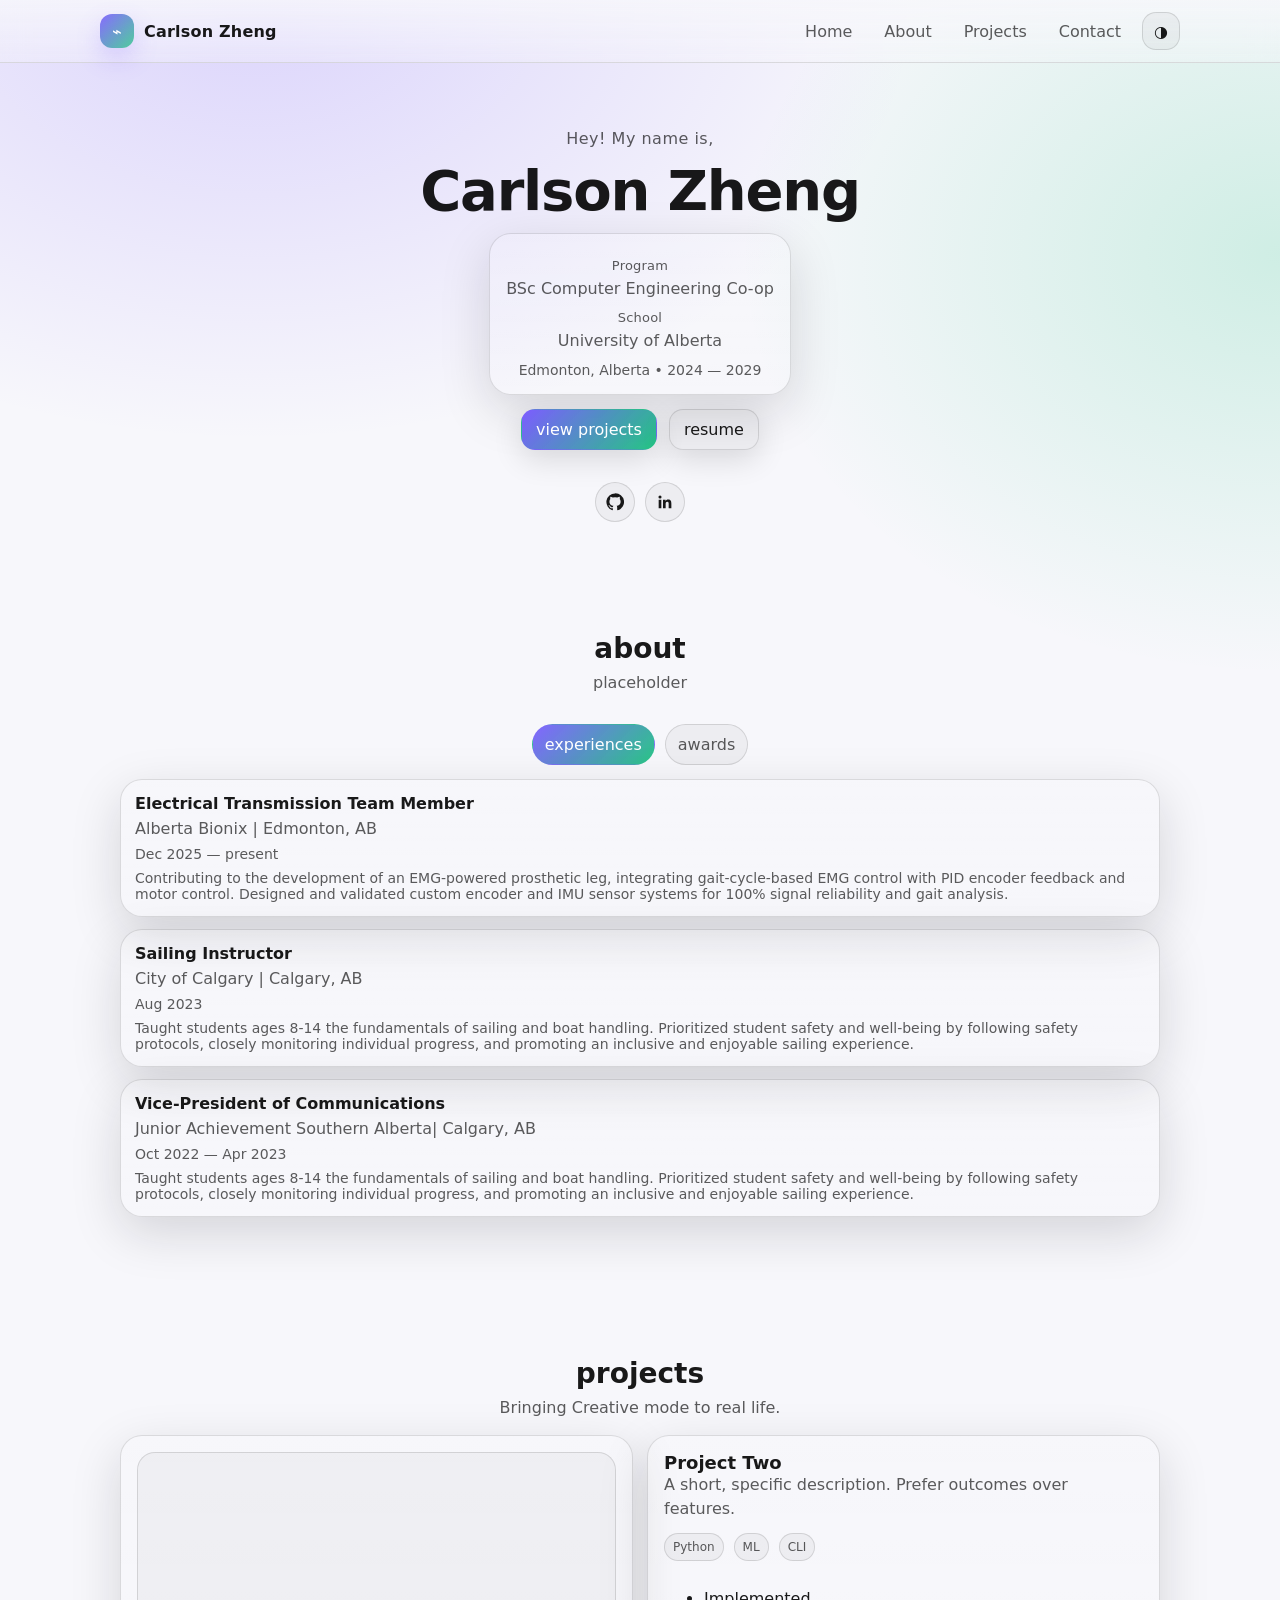
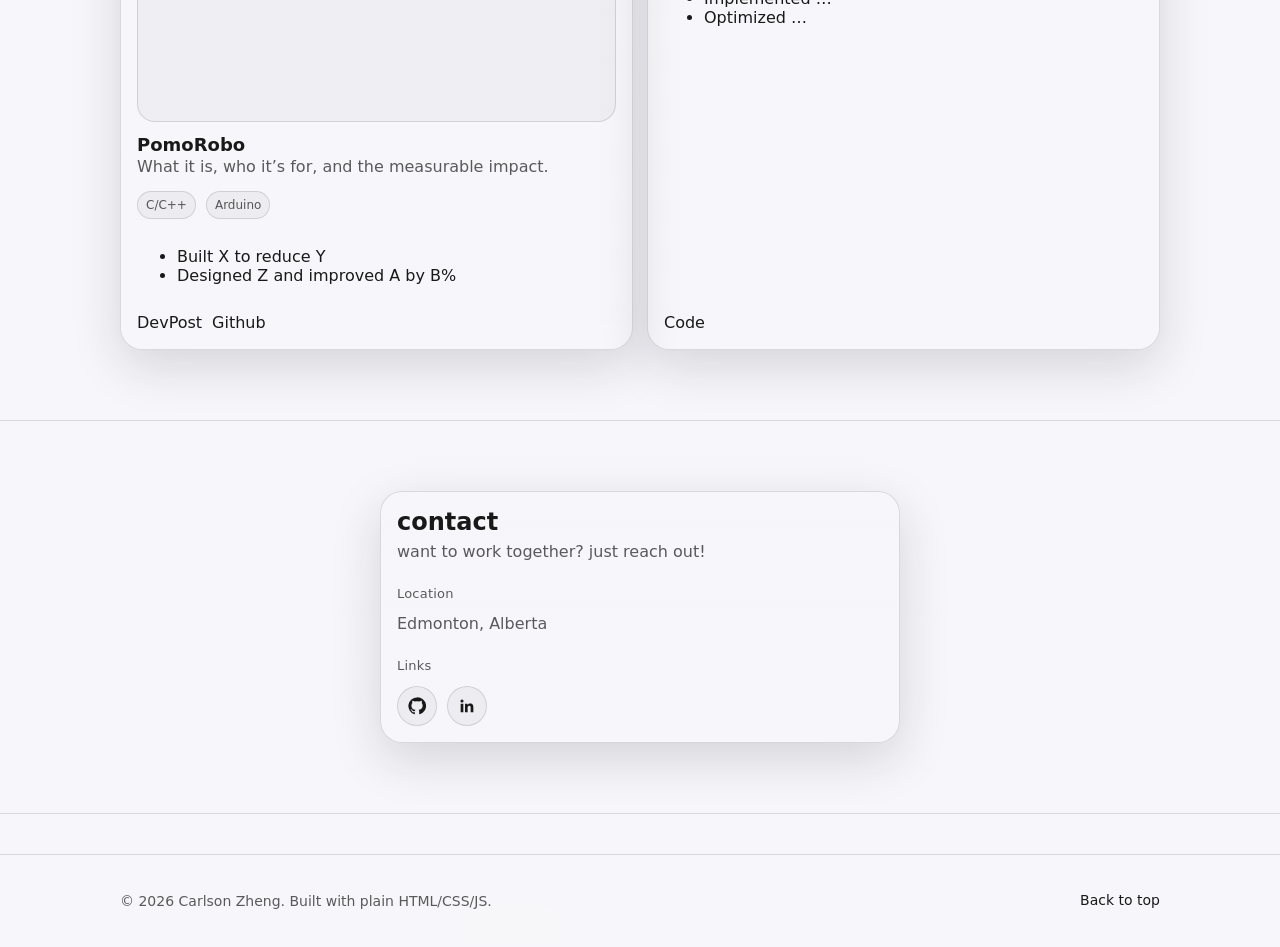
==== index.html @ 03e18d4a "Add portfolio site Made-with: Cursor" ====
<!doctype html>
    <html lang="en" data-theme="light">
  <head>
    <meta charset="UTF-8" />
    <meta name="viewport" content="width=device-width, initial-scale=1.0" />
    <meta name="description" content="Personal portfolio: projects, experience, and about." />
    <title>Portfolio</title>
    <link rel="icon" href="./assets/favicon.svg" type="image/svg+xml" />
    <link rel="stylesheet" href="./styles.css" />
  </head>
  <body>
    <a class="skip-link" href="#main">Skip to content</a>

    <header class="site-header">
      <div class="container header-inner">
        <a class="brand" href="./">
          <span class="brand-mark" aria-hidden="true">⌁</span>
          <span class="brand-text" id="brandName">Your Name</span>
        </a>

        <nav class="nav" aria-label="Primary">
          <a class="nav-link" href="#home">Home</a>
          <a class="nav-link" href="#about">About</a>
          <a class="nav-link" href="#projects">Projects</a>
          <a class="nav-link" href="#contact">Contact</a>
          <button id="themeToggle" class="icon-button" type="button" aria-label="Toggle theme">
            <span aria-hidden="true" id="themeIcon">◐</span>
          </button>
        </nav>
      </div>
    </header>

    <main id="main" class="site-main">
      <section id="home" class="hero hero-minimal">
        <div class="container">
          <p class="kicker" id="heroKicker">portfolio</p>
          <h1 class="hero-name" id="heroName">your name</h1>
          
          <section class="card edu-box" aria-label="Education">
            <h2 class="mini-title" style="margin-bottom:8px"></h2>
            <div class="stack">
              <div>
                <p class="label" style="margin:0 0 6px 0">Program</p>
                <p class="muted" id="eduProgram" style="margin:0">—</p>
              </div>
              <div>
                <p class="label" style="margin:0 0 6px 0">School</p>
                <p class="muted" id="eduSchool" style="margin:0">—</p>
              </div>
              <div class="stack" style="gap:6px">
                <p class="muted small" id="eduMeta" style="margin:0">—</p>
              </div>
            </div>
          </section>

          <div class="hero-actions">
            <a class="button primary" href="#projects">view projects</a>
            <a class="button" id="resumeButton" href="./resume.html">resume</a>
          </div>

          <div class="hero-links" id="heroLinks" aria-label="Social links"></div>
        </div>
      </section>

      <section id="about" class="section">
        <div class="container">
          <div class="section-head">
            <h2>about</h2>
            <p class="muted" id="aboutSubtitle"></p>
          </div>

          <section class="mini-block" aria-label="About me">
            <p class="mini-text" id="aboutMeText"></p>
          </section>

          <div class="tabs" role="tablist" aria-label="About tabs">
            <button class="tab is-active" type="button" role="tab" aria-selected="true" aria-controls="tabExp" id="tabExpBtn">
              experiences
            </button>
            <button class="tab" type="button" role="tab" aria-selected="false" aria-controls="tabAwards" id="tabAwardsBtn">
              awards
            </button>
          </div>

          <div class="tab-panels">
            <div class="tab-panel" role="tabpanel" id="tabAwards" aria-labelledby="tabAwardsBtn">
              <div class="stack" id="awardsList"></div>
            </div>
            <div class="tab-panel is-active" role="tabpanel" id="tabExp" aria-labelledby="tabExpBtn">
              <div class="stack" id="expList"></div>
            </div>
          </div>
        </div>
      </section>

      <section id="projects" class="section">
        <div class="container">
          <div class="section-head">
            <h2>projects</h2>
            <p class="muted">Bringing Creative mode to real life.</p>
          </div>
          <div class="grid" id="projectsGrid" aria-live="polite">Bringing Creative mode to real life.</div>
        </div>
      </section>

      <section id="contact" class="section alt">
        <div class="container">
          <div class="card contact-compact">
            <div class="stack">
              <div class="contact-compact-top">
                <h2 style="margin:0">contact</h2>
                <p class="muted" style="margin:0">want to work together? just reach out!</p>
              </div>
              <div>
                <p class="label">Location</p>
                <p id="locationText" class="muted" style="margin:0">Your City</p>
              </div>
              <div>
                <p class="label">Links</p>
                <div id="contactLinks" class="contact-links"></div>
              </div>
            </div>
          </div>
        </div>
      </section>
    </main>

    <footer class="site-footer">
      <div class="container footer-inner">
        <p class="muted small">
          © <span id="year"></span> <span id="footerName">Your Name</span>. Built with plain HTML/CSS/JS.
        </p>
        <a class="muted small link" href="#main">Back to top</a>
      </div>
    </footer>

    <dialog class="modal" id="projectModal" aria-label="Project details">
      <div class="modal-inner">
        <button class="modal-close" id="modalClose" type="button" aria-label="Close">×</button>
        <div class="stack">
          <h3 id="modalTitle" style="margin:0">Project</h3>
          <p id="modalDesc" class="muted" style="margin:0"></p>
          <div id="modalTags" class="chip-row"></div>
          <div id="modalHighlights" class="muted"></div>
          <div id="modalLinks" class="contact-links"></div>
        </div>
      </div>
    </dialog>

    <script src="./app.js?v=3" type="module"></script>
  </body>
</html>
---- styles.css ----
:root{
  --bg: #0b1220;
  --panel: rgba(255,255,255,.06);
  --panel2: rgba(255,255,255,.08);
  --text: rgba(255,255,255,.92);
  --muted: rgba(255,255,255,.70);
  --border: rgba(255,255,255,.12);
  --shadow: 0 16px 50px rgba(0,0,0,.40);
  --accent: #7c5cff;
  --accent2: #19c37d;
  --ring: rgba(124,92,255,.35);
  --max: 1080px;
  --radius: 16px;
  --radius2: 22px;
  --font: ui-sans-serif, system-ui, -apple-system, Segoe UI, Roboto, Helvetica, Arial, "Apple Color Emoji","Segoe UI Emoji";
}

:root[data-theme="light"]{
  --bg: #f7f7fb;
  --panel: rgba(0,0,0,.04);
  --panel2: rgba(0,0,0,.06);
  --text: rgba(0,0,0,.90);
  --muted: rgba(0,0,0,.64);
  --border: rgba(0,0,0,.12);
  --shadow: 0 16px 50px rgba(20,20,30,.15);
  --accent: #5b3fff;
  --accent2: #960cd1;
  --ring: rgba(91,63,255,.25);
}

*{box-sizing:border-box}
html{scroll-behavior:smooth}
body{
  margin:0;
  font-family:var(--font);
  color:var(--text);
  background:
    radial-gradient(1200px 800px at 20% 0%, rgba(124,92,255,.22), transparent 55%),
    radial-gradient(900px 700px at 100% 10%, rgba(25,195,125,.18), transparent 60%),
    radial-gradient(900px 700px at 40% 100%, rgba(255,255,255,.07), transparent 60%),
    var(--bg);
}

a{color:inherit}
img{max-width:100%;display:block}
button, input, textarea{font:inherit}
code{font-family: ui-monospace, SFMono-Regular, Menlo, Monaco, Consolas, "Liberation Mono","Courier New", monospace}

.container{max-width:var(--max);margin:0 auto;padding:0 20px}
.muted{color:var(--muted)}
.small{font-size:14px}
.spacer{height:14px}
.stack{display:grid;gap:12px}

.skip-link{
  position:absolute;left:-999px;top:10px;
  padding:10px 12px;border-radius:12px;
  background:var(--panel2);border:1px solid var(--border);
}
.skip-link:focus{left:10px;outline:3px solid var(--ring)}

.site-header{
  position:sticky;top:0;z-index:50;
  backdrop-filter: blur(14px);
  background: linear-gradient(to bottom, rgba(10,15,25,.78), rgba(10,15,25,.30));
  border-bottom:1px solid var(--border);
}
:root[data-theme="light"] .site-header{
  background: linear-gradient(to bottom, rgba(247,247,251,.85), rgba(247,247,251,.35));
}
.header-inner{
  display:flex;align-items:center;justify-content:space-between;
  gap:18px;padding:12px 0;
}

.brand{display:flex;align-items:center;gap:10px;text-decoration:none}
.brand-mark{
  display:inline-grid;place-items:center;
  width:34px;height:34px;border-radius:12px;
  background:linear-gradient(135deg, rgba(124,92,255,.9), rgba(25,195,125,.75));
  color:white;font-weight:900;
  box-shadow:0 10px 24px rgba(124,92,255,.22);
}
.brand-text{font-weight:700;letter-spacing:.2px}

.nav{display:flex;align-items:center;gap:10px;flex-wrap:wrap;justify-content:flex-end}
.nav{justify-content:center}
.nav-link{
  text-decoration:none;
  padding:8px 10px;border-radius:12px;
  color:var(--muted);
  border:1px solid transparent;
}
.nav-link:hover{color:var(--text);background:var(--panel);border-color:var(--border)}
.icon-button{
  height:38px;width:38px;border-radius:14px;
  display:grid;place-items:center;
  border:1px solid var(--border);
  background:var(--panel);
  color:var(--text);
  cursor:pointer;
}
.icon-button:hover{background:var(--panel2)}
.icon-button:focus-visible{outline:3px solid var(--ring);outline-offset:2px}

.site-main{padding-bottom:40px}
.section{padding:70px 0}
.section.alt{
  border-top:1px solid var(--border);
  border-bottom:1px solid var(--border);
  background:linear-gradient(to bottom, rgba(255,255,255,.02), rgba(255,255,255,.00));
}
.section-head{
  display:flex;
  flex-direction:column;
  align-items:center;
  justify-content:center;
  gap:8px;
  margin-bottom:18px;
  text-align:center;
}
.section-head h2{margin:0;font-size:28px}
.section-head p{margin:0}

.hero{padding:66px 0 40px}
.hero-minimal .container{
  display:grid;
  gap:14px;
  justify-items:center;
  text-align:center;
}
.kicker{
  margin:0;
  color:var(--muted);
  letter-spacing:.5px;
}
.hero-name{
  margin:0;
  font-size:56px;
  line-height:1.02;
  letter-spacing:-1.2px;
}
.mini-block{display:grid;gap:8px;max-width:70ch}
.mini-block{justify-items:center;text-align:center}
.mini-title{
  margin:0;
  font-size:18px;
  font-weight:800;
}
.mini-text{margin:0;color:var(--muted);line-height:1.7}
.hero-grid{
  display:grid;
  grid-template-columns: 1.2fr .8fr;
  gap:26px;
  align-items:start;
}
.eyebrow{
  display:inline-flex;align-items:center;gap:8px;
  padding:6px 10px;border-radius:999px;
  background:var(--panel);
  border:1px solid var(--border);
  color:var(--muted);
  margin:0 0 14px 0;
}
.eyebrow::before{
  content:"";
  width:9px;height:9px;border-radius:999px;
  background:var(--accent2);
  box-shadow: 0 0 0 4px rgba(25,195,125,.18);
}
.hero-title{margin:0 0 10px 0;font-size:48px;line-height:1.05;letter-spacing:-.8px}
.hero-subtitle{margin:0 0 18px 0;color:var(--muted);font-size:18px;line-height:1.5}

.hero-actions{display:flex;gap:12px;flex-wrap:wrap;justify-content:center}
.button{
  display:inline-flex;align-items:center;justify-content:center;
  padding:10px 14px;border-radius:14px;
  text-decoration:none;
  border:1px solid var(--border);
  background:var(--panel);
  color:var(--text);
  box-shadow: 0 10px 30px rgba(0,0,0,.12);
}
.button:hover{background:var(--panel2)}
.button.primary{
  border-color: transparent;
  background: linear-gradient(135deg, rgba(124,92,255,1), rgba(25,195,125,.95));
  color:white;
}
.button.primary:hover{filter:saturate(1.05) brightness(1.02)}
.button:focus-visible{outline:3px solid var(--ring);outline-offset:2px}

.hero-links{margin-top:18px;display:flex;gap:10px;flex-wrap:wrap;justify-content:center}
.pill{
  display:inline-flex;align-items:center;gap:8px;
  padding:8px 10px;border-radius:999px;
  background:var(--panel);
  border:1px solid var(--border);
  text-decoration:none;
  color:var(--muted);
}
.pill:hover{color:var(--text);background:var(--panel2)}
.pill-icon{
  width:40px;
  height:40px;
  padding:0;
  justify-content:center;
  color:var(--text);
}
.pill-icon svg{display:block}

.hero-card{
  border-radius:var(--radius2);
  background:linear-gradient(180deg, rgba(255,255,255,.08), rgba(255,255,255,.04));
  border:1px solid var(--border);
  box-shadow: var(--shadow);
  padding:16px;
  position:sticky;
  top:78px;
}
.hero-card-top{display:flex;gap:12px;align-items:center;margin-bottom:12px}
.avatar{
  width:54px;height:54px;border-radius:18px;
  background: radial-gradient(circle at 20% 20%, rgba(255,255,255,.14), transparent 55%),
              linear-gradient(135deg, rgba(124,92,255,.9), rgba(25,195,125,.7));
  display:grid;place-items:center;color:white;font-weight:800;
  box-shadow:0 12px 28px rgba(124,92,255,.18);
}
.avatar-initials{letter-spacing:.8px}
.card-title{margin:0;font-weight:800}
.card-subtitle{margin:2px 0 0 0;color:var(--muted);font-size:14px}

.facts{margin:0;display:grid;gap:10px}
.facts .fact{
  display:flex;justify-content:space-between;gap:10px;
  padding:10px 12px;border-radius:14px;
  background:var(--panel);
  border:1px solid var(--border);
}
.facts dt{margin:0;color:var(--muted)}
.facts dd{margin:0;font-weight:600}

.grid{
  display:grid;
  grid-template-columns: repeat(12, 1fr);
  gap:14px;
}
.card{
  border-radius:var(--radius2);
  background:linear-gradient(180deg, rgba(255,255,255,.08), rgba(255,255,255,.04));
  border:1px solid var(--border);
  box-shadow: var(--shadow);
  padding:16px;
}
.project{
  grid-column: span 6;
  display:flex;flex-direction:column;gap:12px;
}
.project{cursor:pointer;transition:transform .12s ease}
.project:hover{transform:translateY(-1px)}
.project:focus-within{outline:3px solid var(--ring);outline-offset:2px}
.project-video{
  width:100%;
  aspect-ratio: 16 / 9;
  border-radius:18px;
  border:1px solid var(--border);
  background: rgba(255,255,255,.03);
  object-fit: cover;
}
:root[data-theme="light"] .project-video{background: rgba(0,0,0,.03)}
.project h3{margin:0;font-size:18px}
.project p{margin:0;color:var(--muted);line-height:1.5}
.project .meta{display:flex;gap:10px;flex-wrap:wrap;align-items:center}
.tag{
  font-size:12px;
  padding:6px 8px;border-radius:999px;
  background:var(--panel);
  border:1px solid var(--border);
  color:var(--muted);
}
.project .links{display:flex;gap:10px;flex-wrap:wrap;margin-top:auto}
.link{
  color:var(--text);
  text-decoration:none;
  border-bottom:1px solid transparent;
}
.link:hover{border-bottom-color:var(--border)}

.timeline{display:grid;gap:14px}
.role{display:grid;gap:8px}
.role-top{
  display:flex;justify-content:space-between;gap:12px;flex-wrap:wrap;align-items:baseline
}
.role-title{margin:0;font-weight:800}
.role-org{margin:0;color:var(--muted)}
.role-dates{color:var(--muted);font-size:14px}
.role ul{margin:0;padding-left:18px;color:var(--muted);line-height:1.6}

.about-grid{
  display:grid;
  grid-template-columns: 1.2fr .8fr;
  gap:16px;
  align-items:start;
}
.prose{
  border-radius:var(--radius2);
  padding:16px;
  border:1px solid var(--border);
  background:var(--panel);
  line-height:1.7;
  color:var(--muted);
}
.prose p{margin:0 0 12px 0}
.prose p:last-child{margin-bottom:0}
.card-heading{margin:0 0 10px 0;font-size:14px;color:var(--muted);letter-spacing:.4px;text-transform:uppercase}
.chip-row{display:flex;gap:8px;flex-wrap:wrap}
.chip{
  padding:7px 10px;border-radius:999px;
  border:1px solid var(--border);
  background:var(--panel);
  color:var(--muted);
  font-size:13px;
}

.contact-grid{
  display:grid;
  grid-template-columns: .9fr 1.1fr;
  gap:14px;
  align-items:start;
}
.contact-card .label{margin:0 0 6px 0}
.label{font-size:13px;color:var(--muted);letter-spacing:.2px}
.contact-links{display:flex;gap:10px;flex-wrap:wrap}

.contact-compact{
  max-width: 520px;
  margin: 0 auto;
  padding: 16px;
}
.contact-compact-top{display:grid;gap:6px}

textarea{
  width:100%;
  padding:12px 12px;
  border-radius:14px;
  border:1px solid var(--border);
  background: rgba(255,255,255,.04);
  color: var(--text);
  resize: vertical;
  min-height: 120px;
}
:root[data-theme="light"] textarea{background: rgba(0,0,0,.03)}
textarea:focus{outline:3px solid var(--ring);outline-offset:2px}
.form-row{display:grid;gap:8px}

.site-footer{
  border-top:1px solid var(--border);
  padding:24px 0;
  background: linear-gradient(to top, rgba(255,255,255,.02), rgba(255,255,255,0));
}
.footer-inner{display:flex;justify-content:space-between;gap:16px;flex-wrap:wrap;align-items:center}

.tabs{display:flex;gap:10px;flex-wrap:wrap;margin:14px 0}
.tabs{justify-content:center}
.tab{
  border:1px solid var(--border);
  background:var(--panel);
  color:var(--muted);
  padding:10px 12px;
  border-radius:999px;
  cursor:pointer;
}
.tab:hover{background:var(--panel2);color:var(--text)}
.tab.is-active{
  background: linear-gradient(135deg, rgba(124,92,255,.95), rgba(25,195,125,.92));
  border-color: transparent;
  color:white;
}
.tab-panels{margin-top:10px}
.tab-panel{display:none}
.tab-panel.is-active{display:block}

.item{
  padding:14px 14px;
  border-radius:var(--radius2);
  border:1px solid var(--border);
  background:linear-gradient(180deg, rgba(255,255,255,.08), rgba(255,255,255,.04));
  box-shadow: var(--shadow);
}
.item h3{margin:0 0 6px 0;font-size:16px}
.item .sub{margin:0;color:var(--muted)}
.item .meta-line{margin:8px 0 0 0;color:var(--muted);font-size:14px}

.modal{
  border:0;
  padding:0;
  background:transparent;
}
.modal::backdrop{background:rgba(0,0,0,.55)}
.modal-inner{
  margin: 10vh auto;
  width: min(740px, calc(100vw - 30px));
  border-radius: 22px;
  border:1px solid var(--border);
  background: linear-gradient(180deg, rgba(20,25,35,.96), rgba(12,16,24,.96));
  box-shadow: var(--shadow);
  padding:16px;
  position:relative;
}
:root[data-theme="light"] .modal-inner{
  background: linear-gradient(180deg, rgba(255,255,255,.98), rgba(247,247,251,.98));
}
.modal-close{
  position:absolute;
  top:10px;right:10px;
  height:38px;width:38px;border-radius:14px;
  display:grid;place-items:center;
  border:1px solid var(--border);
  background:var(--panel);
  color:var(--text);
  cursor:pointer;
  z-index: 10;
  pointer-events: auto;
}
.modal-close:hover{background:var(--panel2)}
.modal-video{
  width:100%;
  aspect-ratio: 16 / 9;
  border-radius:18px;
  border:1px solid var(--border);
  background: rgba(255,255,255,.03);
  object-fit: cover;
}
:root[data-theme="light"] .modal-video{background: rgba(0,0,0,.03)}

@media (max-width: 920px){
  .hero-grid{grid-template-columns: 1fr}
  .hero-card{position:relative;top:0}
  .hero-title{font-size:40px}
  .hero-name{font-size:44px}
  .project{grid-column: span 12}
  .about-grid{grid-template-columns: 1fr}
  .contact-grid{grid-template-columns: 1fr}
}
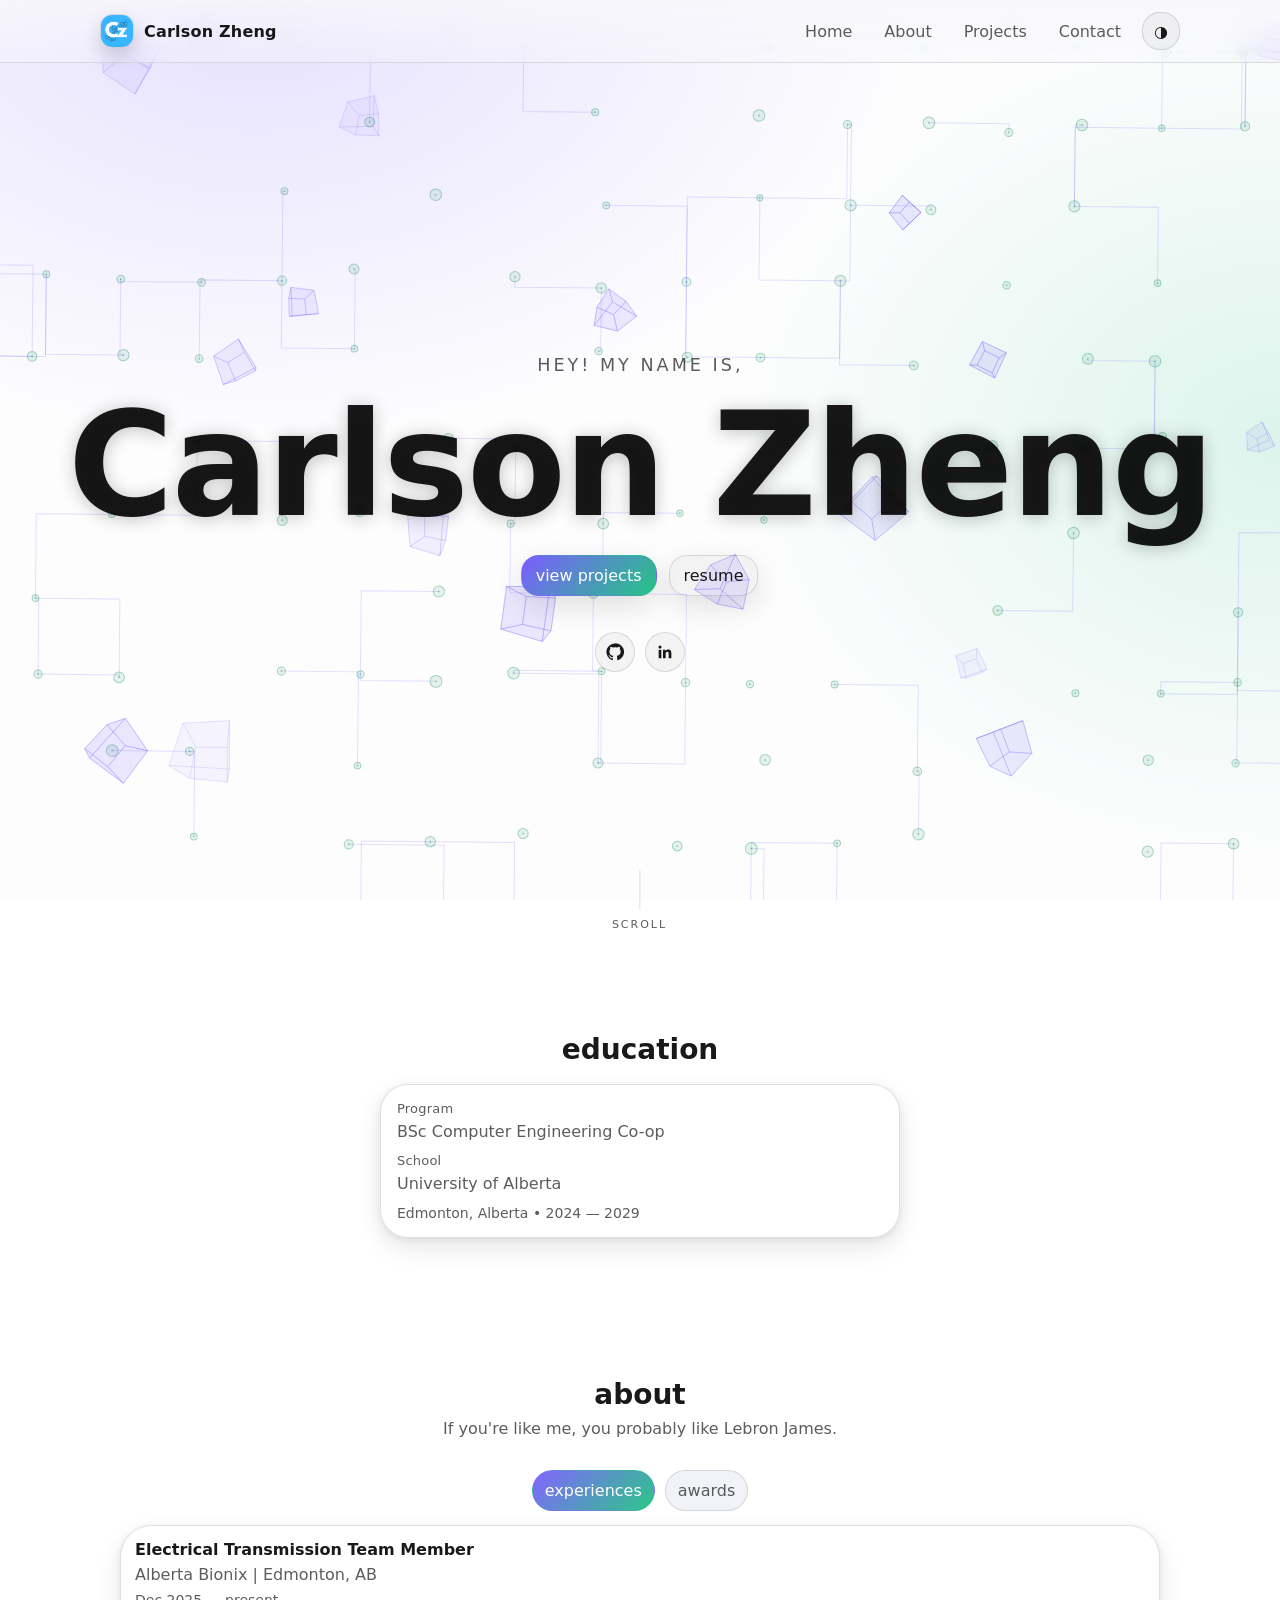
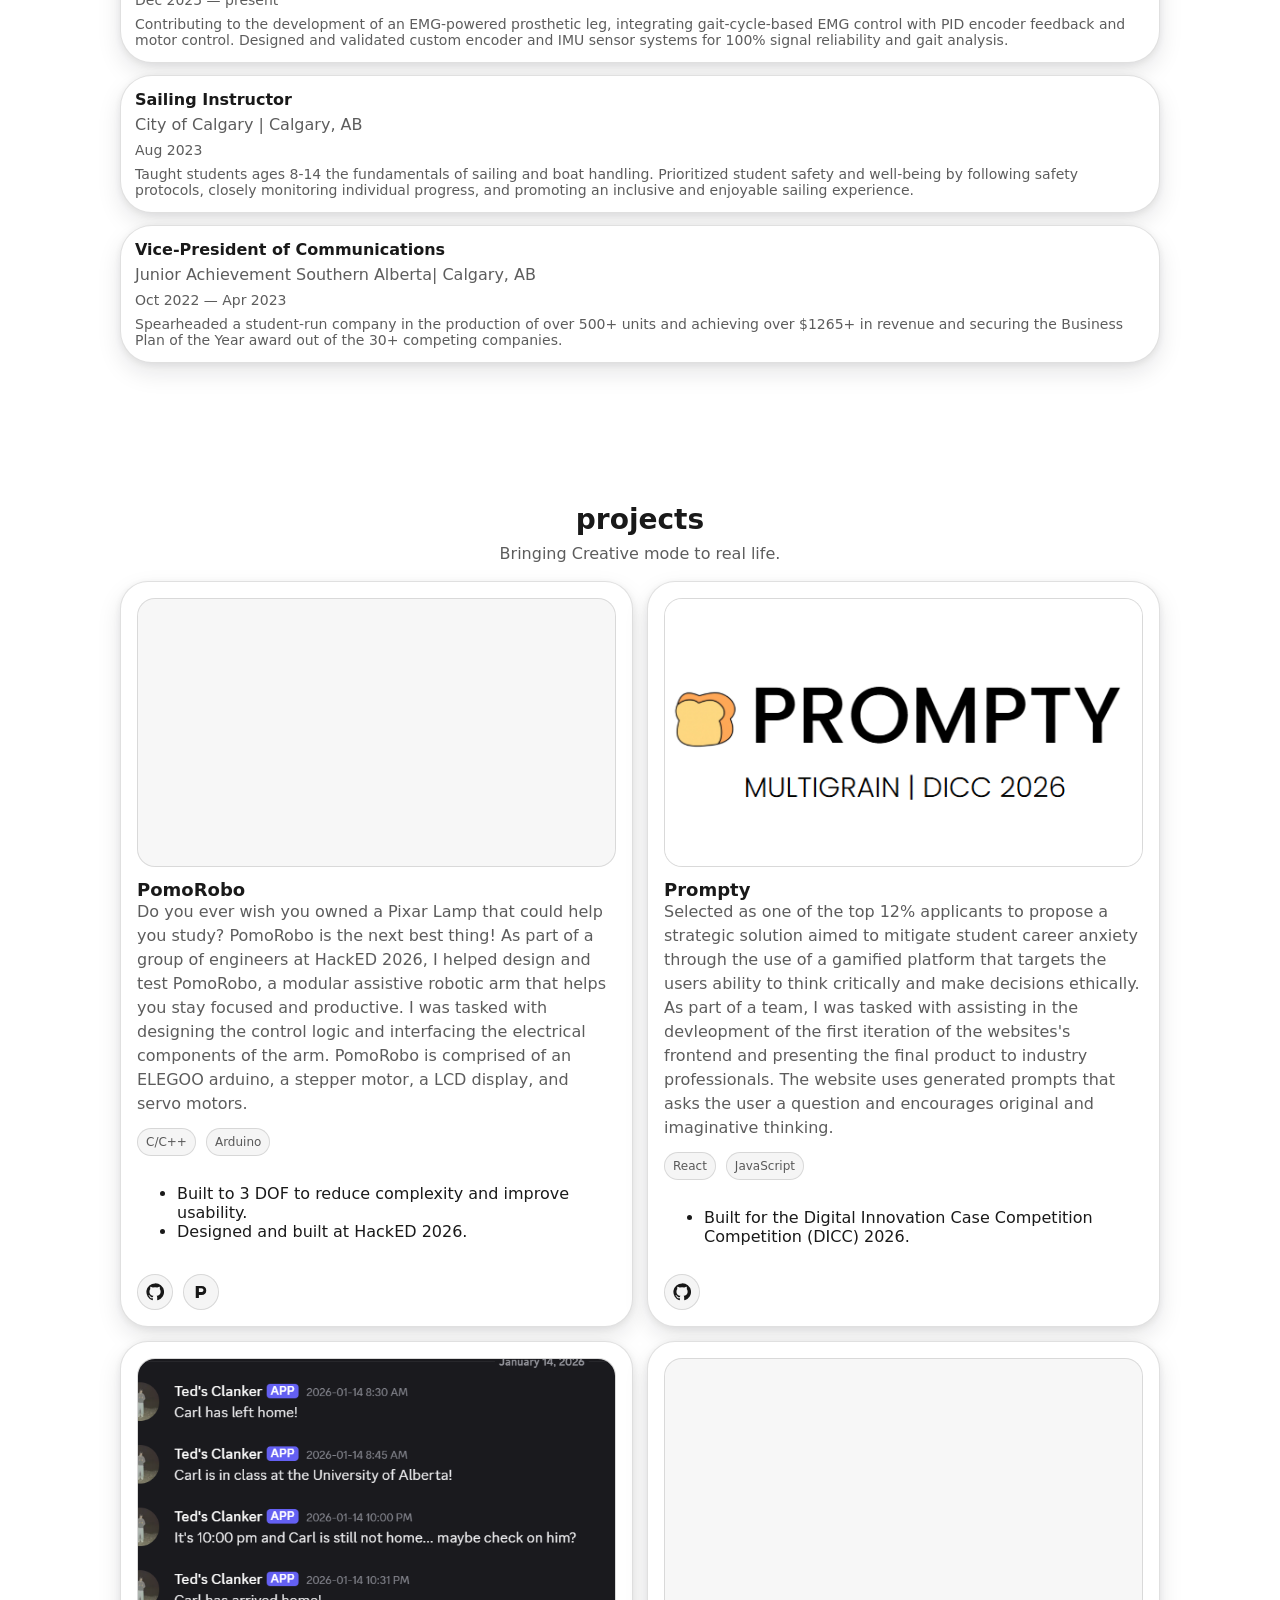
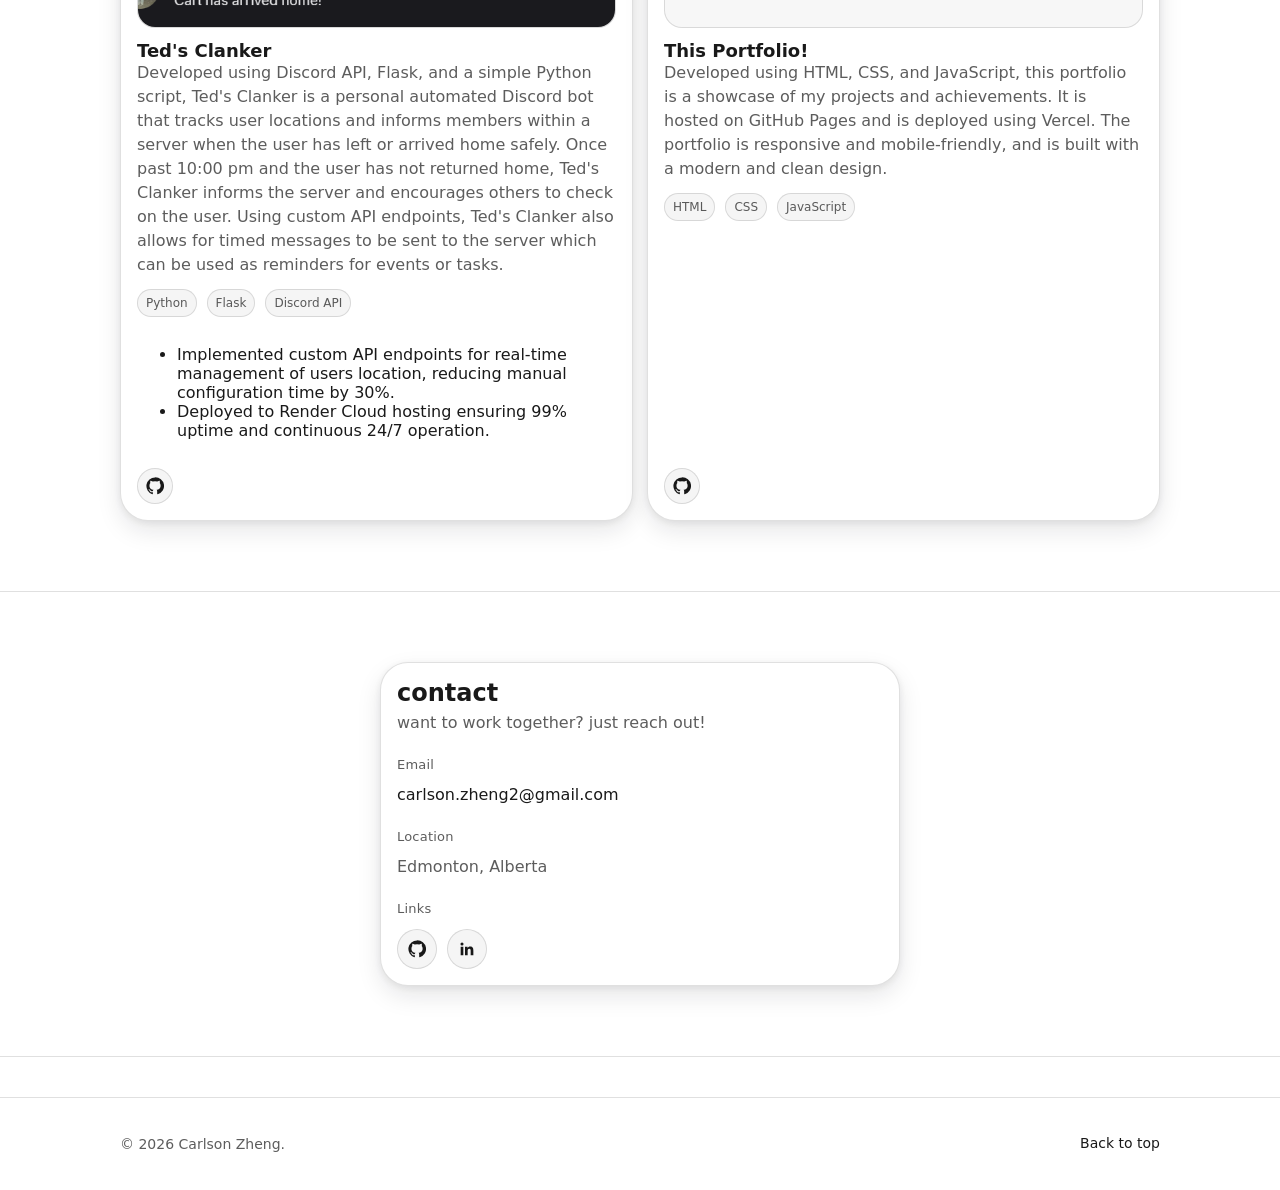
==== commit 1fe27b00: "Polish portfolio visuals and media Made-with: Cursor" ====
--- a/index.html
+++ b/index.html
@@ -1,29 +1,31 @@
 <!doctype html>
-    <html lang="en" data-theme="light">
+<html lang="en" data-theme="light">
   <head>
     <meta charset="UTF-8" />
     <meta name="viewport" content="width=device-width, initial-scale=1.0" />
     <meta name="description" content="Personal portfolio: projects, experience, and about." />
-    <title>Portfolio</title>
-    <link rel="icon" href="./assets/favicon.svg" type="image/svg+xml" />
+    <title>Carlson Zheng</title>
+    <link rel="icon" href="./assets/logo.png" type="image/png" />
+    <link rel="alternate icon" href="./assets/logo.png" type="image/svg+xml" />
     <link rel="stylesheet" href="./styles.css" />
   </head>
   <body>
     <a class="skip-link" href="#main">Skip to content</a>
 
+    <canvas id="pcbCanvas"></canvas>
+
     <header class="site-header">
       <div class="container header-inner">
         <a class="brand" href="./">
-          <span class="brand-mark" aria-hidden="true">⌁</span>
+          <img class="brand-mark" src="./assets/fabicon.png" alt="Carlson Zheng logo" />
           <span class="brand-text" id="brandName">Your Name</span>
         </a>
-
         <nav class="nav" aria-label="Primary">
           <a class="nav-link" href="#home">Home</a>
           <a class="nav-link" href="#about">About</a>
           <a class="nav-link" href="#projects">Projects</a>
           <a class="nav-link" href="#contact">Contact</a>
-          <button id="themeToggle" class="icon-button" type="button" aria-label="Toggle theme">
+          <button id="themeToggle" class="icon-button press-btn" type="button" aria-label="Toggle theme">
             <span aria-hidden="true" id="themeIcon">◐</span>
           </button>
         </nav>
@@ -31,13 +33,28 @@
     </header>
 
     <main id="main" class="site-main">
-      <section id="home" class="hero hero-minimal">
-        <div class="container">
+      <section id="home" class="hero hero-fullscreen">
+        <div class="hero-name-wrap" id="heroNameWrap">
           <p class="kicker" id="heroKicker">portfolio</p>
           <h1 class="hero-name" id="heroName">your name</h1>
-          
-          <section class="card edu-box" aria-label="Education">
-            <h2 class="mini-title" style="margin-bottom:8px"></h2>
+          <div class="hero-actions">
+            <a class="button primary press-btn" href="#projects">view projects</a>
+            <a class="button press-btn" id="resumeButton" href="./resume.html" target="_blank" rel="noreferrer">resume</a>
+          </div>
+          <div class="hero-links" id="heroLinks" aria-label="Social links"></div>
+        </div>
+        <div class="scroll-hint" aria-hidden="true">
+          <span class="scroll-hint-line"></span>
+          <span class="scroll-hint-text">scroll</span>
+        </div>
+      </section>
+
+      <section id="education" class="section section-reveal">
+        <div class="container">
+          <div class="section-head reveal-card">
+            <h2>education</h2>
+          </div>
+          <section class="card edu-box reveal-card" aria-label="Education">
             <div class="stack">
               <div>
                 <p class="label" style="margin:0 0 6px 0">Program</p>
@@ -52,36 +69,26 @@
               </div>
             </div>
           </section>
-
-          <div class="hero-actions">
-            <a class="button primary" href="#projects">view projects</a>
-            <a class="button" id="resumeButton" href="./resume.html">resume</a>
-          </div>
-
-          <div class="hero-links" id="heroLinks" aria-label="Social links"></div>
         </div>
       </section>
 
-      <section id="about" class="section">
+      <section id="about" class="section section-reveal">
         <div class="container">
-          <div class="section-head">
+          <div class="section-head reveal-card">
             <h2>about</h2>
             <p class="muted" id="aboutSubtitle"></p>
           </div>
-
-          <section class="mini-block" aria-label="About me">
+          <section class="mini-block reveal-card" aria-label="About me">
             <p class="mini-text" id="aboutMeText"></p>
           </section>
-
-          <div class="tabs" role="tablist" aria-label="About tabs">
-            <button class="tab is-active" type="button" role="tab" aria-selected="true" aria-controls="tabExp" id="tabExpBtn">
+          <div class="tabs reveal-card" role="tablist" aria-label="About tabs">
+            <button class="tab is-active press-btn" type="button" role="tab" aria-selected="true" aria-controls="tabExp" id="tabExpBtn">
               experiences
             </button>
-            <button class="tab" type="button" role="tab" aria-selected="false" aria-controls="tabAwards" id="tabAwardsBtn">
+            <button class="tab press-btn" type="button" role="tab" aria-selected="false" aria-controls="tabAwards" id="tabAwardsBtn">
               awards
             </button>
           </div>
-
           <div class="tab-panels">
             <div class="tab-panel" role="tabpanel" id="tabAwards" aria-labelledby="tabAwardsBtn">
               <div class="stack" id="awardsList"></div>
@@ -93,23 +100,27 @@
         </div>
       </section>
 
-      <section id="projects" class="section">
+      <section id="projects" class="section section-reveal">
         <div class="container">
-          <div class="section-head">
+          <div class="section-head reveal-card">
             <h2>projects</h2>
             <p class="muted">Bringing Creative mode to real life.</p>
           </div>
-          <div class="grid" id="projectsGrid" aria-live="polite">Bringing Creative mode to real life.</div>
+          <div class="grid" id="projectsGrid" aria-live="polite"></div>
         </div>
       </section>
 
-      <section id="contact" class="section alt">
+      <section id="contact" class="section alt section-reveal">
         <div class="container">
-          <div class="card contact-compact">
+          <div class="card contact-compact reveal-card">
             <div class="stack">
               <div class="contact-compact-top">
                 <h2 style="margin:0">contact</h2>
                 <p class="muted" style="margin:0">want to work together? just reach out!</p>
+              </div>
+              <div>
+                <p class="label">Email</p>
+                <a id="emailLink" class="link" href="mailto:you@example.com">you@example.com</a>
               </div>
               <div>
                 <p class="label">Location</p>
@@ -128,7 +139,7 @@
     <footer class="site-footer">
       <div class="container footer-inner">
         <p class="muted small">
-          © <span id="year"></span> <span id="footerName">Your Name</span>. Built with plain HTML/CSS/JS.
+          © <span id="year"></span> <span id="footerName">Your Name</span>.
         </p>
         <a class="muted small link" href="#main">Back to top</a>
       </div>
@@ -136,7 +147,7 @@
 
     <dialog class="modal" id="projectModal" aria-label="Project details">
       <div class="modal-inner">
-        <button class="modal-close" id="modalClose" type="button" aria-label="Close">×</button>
+        <button class="modal-close press-btn" id="modalClose" type="button" aria-label="Close">×</button>
         <div class="stack">
           <h3 id="modalTitle" style="margin:0">Project</h3>
           <p id="modalDesc" class="muted" style="margin:0"></p>
@@ -147,6 +158,6 @@
       </div>
     </dialog>
 
-    <script src="./app.js?v=3" type="module"></script>
+    <script src="./app.js?v=4" type="module"></script>
   </body>
 </html>
--- a/styles.css
+++ b/styles.css
@@ -1,28 +1,32 @@
 :root{
   --bg: #0b1220;
+  --surface: #121a2a;
+  --surface-2: #1a2438;
   --panel: rgba(255,255,255,.06);
   --panel2: rgba(255,255,255,.08);
-  --text: rgba(255,255,255,.92);
-  --muted: rgba(255,255,255,.70);
-  --border: rgba(255,255,255,.12);
-  --shadow: 0 16px 50px rgba(0,0,0,.40);
+  --text: rgba(255,255,255,.97);
+  --muted: rgba(255,255,255,.80);
+  --border: rgba(255,255,255,.20);
+  --shadow: 0 10px 24px rgba(0,0,0,.22), 0 2px 8px rgba(0,0,0,.16);
   --accent: #7c5cff;
   --accent2: #19c37d;
   --ring: rgba(124,92,255,.35);
   --max: 1080px;
-  --radius: 16px;
-  --radius2: 22px;
+  --radius: 20px;
+  --radius2: 28px;
   --font: ui-sans-serif, system-ui, -apple-system, Segoe UI, Roboto, Helvetica, Arial, "Apple Color Emoji","Segoe UI Emoji";
 }
 
 :root[data-theme="light"]{
   --bg: #f7f7fb;
+  --surface: #ffffff;
+  --surface-2: #f1f3f9;
   --panel: rgba(0,0,0,.04);
   --panel2: rgba(0,0,0,.06);
   --text: rgba(0,0,0,.90);
   --muted: rgba(0,0,0,.64);
   --border: rgba(0,0,0,.12);
-  --shadow: 0 16px 50px rgba(20,20,30,.15);
+  --shadow: 0 10px 24px rgba(20,20,30,.10), 0 2px 8px rgba(20,20,30,.08);
   --accent: #5b3fff;
   --accent2: #960cd1;
   --ring: rgba(91,63,255,.25);
@@ -34,11 +38,13 @@
   margin:0;
   font-family:var(--font);
   color:var(--text);
+  background-color: var(--bg);
   background:
     radial-gradient(1200px 800px at 20% 0%, rgba(124,92,255,.22), transparent 55%),
     radial-gradient(900px 700px at 100% 10%, rgba(25,195,125,.18), transparent 60%),
-    radial-gradient(900px 700px at 40% 100%, rgba(255,255,255,.07), transparent 60%),
-    var(--bg);
+    radial-gradient(900px 700px at 40% 100%, rgba(255,255,255,.07), transparent 60%);
+  position: relative;
+  min-height: 100vh;
 }
 
 a{color:inherit}
@@ -62,7 +68,7 @@
 .site-header{
   position:sticky;top:0;z-index:50;
   backdrop-filter: blur(14px);
-  background: linear-gradient(to bottom, rgba(10,15,25,.78), rgba(10,15,25,.30));
+  background: linear-gradient(to bottom, rgba(8,12,21,.90), rgba(8,12,21,.58));
   border-bottom:1px solid var(--border);
 }
 :root[data-theme="light"] .site-header{
@@ -75,11 +81,13 @@
 
 .brand{display:flex;align-items:center;gap:10px;text-decoration:none}
 .brand-mark{
-  display:inline-grid;place-items:center;
-  width:34px;height:34px;border-radius:12px;
-  background:linear-gradient(135deg, rgba(124,92,255,.9), rgba(25,195,125,.75));
-  color:white;font-weight:900;
-  box-shadow:0 10px 24px rgba(124,92,255,.22);
+  width:34px;
+  height:34px;
+  border-radius:12px;
+  object-fit:cover;
+  display:block;
+  border:1px solid var(--border);
+  box-shadow:0 8px 18px rgba(0,0,0,.15);
 }
 .brand-text{font-weight:700;letter-spacing:.2px}
 
@@ -87,13 +95,13 @@
 .nav{justify-content:center}
 .nav-link{
   text-decoration:none;
-  padding:8px 10px;border-radius:12px;
+  padding:8px 10px;border-radius:16px;
   color:var(--muted);
   border:1px solid transparent;
 }
 .nav-link:hover{color:var(--text);background:var(--panel);border-color:var(--border)}
 .icon-button{
-  height:38px;width:38px;border-radius:14px;
+  height:38px;width:38px;border-radius:18px;
   display:grid;place-items:center;
   border:1px solid var(--border);
   background:var(--panel);
@@ -104,11 +112,12 @@
 .icon-button:focus-visible{outline:3px solid var(--ring);outline-offset:2px}
 
 .site-main{padding-bottom:40px}
+.site-main{position:relative;z-index:2}
 .section{padding:70px 0}
 .section.alt{
   border-top:1px solid var(--border);
   border-bottom:1px solid var(--border);
-  background:linear-gradient(to bottom, rgba(255,255,255,.02), rgba(255,255,255,.00));
+  background: transparent;
 }
 .section-head{
   display:flex;
@@ -174,7 +183,7 @@
 .hero-actions{display:flex;gap:12px;flex-wrap:wrap;justify-content:center}
 .button{
   display:inline-flex;align-items:center;justify-content:center;
-  padding:10px 14px;border-radius:14px;
+  padding:10px 14px;border-radius:18px;
   text-decoration:none;
   border:1px solid var(--border);
   background:var(--panel);
@@ -208,6 +217,10 @@
   color:var(--text);
 }
 .pill-icon svg{display:block}
+.project-link-icon{
+  width:36px;
+  height:36px;
+}
 
 .hero-card{
   border-radius:var(--radius2);
@@ -247,7 +260,7 @@
 }
 .card{
   border-radius:var(--radius2);
-  background:linear-gradient(180deg, rgba(255,255,255,.08), rgba(255,255,255,.04));
+  background: var(--surface);
   border:1px solid var(--border);
   box-shadow: var(--shadow);
   padding:16px;
@@ -259,7 +272,7 @@
 .project{cursor:pointer;transition:transform .12s ease}
 .project:hover{transform:translateY(-1px)}
 .project:focus-within{outline:3px solid var(--ring);outline-offset:2px}
-.project-video{
+.project-media{
   width:100%;
   aspect-ratio: 16 / 9;
   border-radius:18px;
@@ -267,7 +280,7 @@
   background: rgba(255,255,255,.03);
   object-fit: cover;
 }
-:root[data-theme="light"] .project-video{background: rgba(0,0,0,.03)}
+:root[data-theme="light"] .project-media{background: rgba(0,0,0,.03)}
 .project h3{margin:0;font-size:18px}
 .project p{margin:0;color:var(--muted);line-height:1.5}
 .project .meta{display:flex;gap:10px;flex-wrap:wrap;align-items:center}
@@ -282,9 +295,13 @@
 .link{
   color:var(--text);
   text-decoration:none;
+  border-bottom:1px solid rgba(255,255,255,.24);
+}
+.link:hover{border-bottom-color:rgba(255,255,255,.50)}
+:root[data-theme="light"] .link{
   border-bottom:1px solid transparent;
 }
-.link:hover{border-bottom-color:var(--border)}
+:root[data-theme="light"] .link:hover{border-bottom-color:var(--border)}
 
 .timeline{display:grid;gap:14px}
 .role{display:grid;gap:8px}
@@ -339,6 +356,11 @@
 }
 .contact-compact-top{display:grid;gap:6px}
 
+.edu-box{
+  width: min(100%, 520px);
+  margin: 0 auto;
+}
+
 textarea{
   width:100%;
   padding:12px 12px;
@@ -356,7 +378,7 @@
 .site-footer{
   border-top:1px solid var(--border);
   padding:24px 0;
-  background: linear-gradient(to top, rgba(255,255,255,.02), rgba(255,255,255,0));
+  background: transparent;
 }
 .footer-inner{display:flex;justify-content:space-between;gap:16px;flex-wrap:wrap;align-items:center}
 
@@ -364,7 +386,7 @@
 .tabs{justify-content:center}
 .tab{
   border:1px solid var(--border);
-  background:var(--panel);
+  background:var(--surface-2);
   color:var(--muted);
   padding:10px 12px;
   border-radius:999px;
@@ -375,16 +397,33 @@
   background: linear-gradient(135deg, rgba(124,92,255,.95), rgba(25,195,125,.92));
   border-color: transparent;
   color:white;
+  animation: tabPop 220ms cubic-bezier(.22,.68,0,1.35);
 }
 .tab-panels{margin-top:10px}
-.tab-panel{display:none}
-.tab-panel.is-active{display:block}
+.tab-panel{
+  display:block;
+  opacity:0;
+  transform: translateY(8px) scale(.985);
+  max-height:0;
+  overflow:hidden;
+  pointer-events:none;
+  transition: opacity 220ms ease, transform 240ms cubic-bezier(.22,.68,0,1.2), max-height 260ms ease;
+}
+.tab-panel.is-active{
+  opacity:1;
+  transform: translateY(0) scale(1);
+  max-height: 3000px;
+  overflow: visible;
+  pointer-events:auto;
+  animation: panelPop 260ms cubic-bezier(.22,.68,0,1.2);
+}
+.tab-panel .stack{gap:12px}
 
 .item{
   padding:14px 14px;
-  border-radius:var(--radius2);
-  border:1px solid var(--border);
-  background:linear-gradient(180deg, rgba(255,255,255,.08), rgba(255,255,255,.04));
+  border-radius:32px;
+  border:1px solid var(--border);
+  background: var(--surface);
   box-shadow: var(--shadow);
 }
 .item h3{margin:0 0 6px 0;font-size:16px}
@@ -413,7 +452,7 @@
 .modal-close{
   position:absolute;
   top:10px;right:10px;
-  height:38px;width:38px;border-radius:14px;
+  height:38px;width:38px;border-radius:18px;
   display:grid;place-items:center;
   border:1px solid var(--border);
   background:var(--panel);
@@ -423,7 +462,7 @@
   pointer-events: auto;
 }
 .modal-close:hover{background:var(--panel2)}
-.modal-video{
+.modal-media{
   width:100%;
   aspect-ratio: 16 / 9;
   border-radius:18px;
@@ -431,7 +470,7 @@
   background: rgba(255,255,255,.03);
   object-fit: cover;
 }
-:root[data-theme="light"] .modal-video{background: rgba(0,0,0,.03)}
+:root[data-theme="light"] .modal-media{background: rgba(0,0,0,.03)}
 
 @media (max-width: 920px){
   .hero-grid{grid-template-columns: 1fr}
@@ -442,3 +481,202 @@
   .about-grid{grid-template-columns: 1fr}
   .contact-grid{grid-template-columns: 1fr}
 }
+
+/* ── PCB CANVAS BACKGROUND ── */
+#pcbCanvas {
+  position: fixed;
+  inset: 0;
+  width: 100%;
+  height: 100%;
+  z-index: 0;
+  pointer-events: none;
+}
+
+.site-header,
+.site-footer {
+  position: relative;
+  z-index: 2;
+}
+
+/* ── FULLSCREEN HERO ── */
+.hero-fullscreen {
+  position: relative;
+  min-height: 100vh;
+  display: flex;
+  flex-direction: column;
+  align-items: center;
+  justify-content: center;
+  padding: 0;
+  overflow: hidden;
+}
+
+.hero-name-wrap {
+  display: flex;
+  flex-direction: column;
+  align-items: center;
+  text-align: center;
+  gap: 18px;
+  will-change: transform, opacity;
+  transition: transform 0.05s linear, opacity 0.05s linear;
+  padding: 0 16px;
+  opacity: 1;
+}
+
+.hero-fullscreen .hero-name {
+  font-size: clamp(2.5rem, 12vw, 9rem);
+  line-height: 1;
+  letter-spacing: -2px;
+  margin: 0;
+  white-space: nowrap;
+  color: var(--text);
+  text-shadow: 0 2px 18px rgba(0,0,0,.24);
+  opacity: 0;
+  animation: heroTitleFadeIn 3.6s cubic-bezier(.22,.68,0,1.08) 0.38s forwards;
+}
+
+.hero-fullscreen .kicker {
+  font-size: clamp(0.75rem, 2vw, 1.1rem);
+  letter-spacing: 3px;
+  text-transform: uppercase;
+  color: var(--muted);
+  margin: 0;
+  opacity: 0;
+  animation: heroKickerFadeIn 2.8s cubic-bezier(.22,.68,0,1.08) 0.12s forwards;
+}
+.hero-name-wrap .hero-actions {
+  opacity: 0;
+  animation: heroRestFadeIn 0.65s ease-out 1.25s forwards;
+}
+.hero-name-wrap .hero-links {
+  opacity: 0;
+  animation: heroRestFadeIn 0.65s ease-out 1.85s forwards;
+}
+:root[data-theme="dark"] .hero-fullscreen .hero-name {
+  color: rgba(255,255,255,.98);
+}
+
+/* ── SCROLL HINT ── */
+.scroll-hint {
+  position: absolute;
+  bottom: 32px;
+  left: 50%;
+  transform: translateX(-50%);
+  display: flex;
+  flex-direction: column;
+  align-items: center;
+  gap: 8px;
+  opacity: 0;
+  animation: fadeInHint 0.9s ease 2.85s forwards;
+}
+.scroll-hint-line {
+  width: 1px;
+  height: 40px;
+  background: var(--border);
+  display: block;
+  animation: scrollPulse 1.6s ease-in-out 2.85s infinite;
+}
+.scroll-hint-text {
+  font-size: 11px;
+  letter-spacing: 2px;
+  text-transform: uppercase;
+  color: var(--muted);
+}
+@keyframes fadeInHint {
+  to { opacity: 1; }
+}
+@keyframes heroKickerFadeIn {
+  from {
+    opacity: 0;
+    transform: translateY(14px);
+  }
+  to {
+    opacity: 1;
+    transform: translateY(0);
+  }
+}
+@keyframes heroTitleFadeIn {
+  from {
+    opacity: 0;
+    transform: translateY(22px);
+  }
+  to {
+    opacity: 1;
+    transform: translateY(0);
+  }
+}
+@keyframes heroRestFadeIn {
+  from {
+    opacity: 0;
+    transform: translateY(10px);
+  }
+  to {
+    opacity: 1;
+    transform: translateY(0);
+  }
+}
+@keyframes tabPop {
+  0% { transform: scale(.96); }
+  60% { transform: scale(1.05); }
+  100% { transform: scale(1); }
+}
+@keyframes panelPop {
+  0% { opacity: 0; transform: translateY(10px) scale(.98); }
+  70% { opacity: 1; transform: translateY(-2px) scale(1.01); }
+  100% { opacity: 1; transform: translateY(0) scale(1); }
+}
+@keyframes scrollPulse {
+  0%, 100% { transform: scaleY(1); opacity: 0.5; }
+  50% { transform: scaleY(1.3); opacity: 1; }
+}
+
+/* ── BUTTON PRESS EFFECT ── */
+.press-btn {
+  transition: transform 0.08s cubic-bezier(.25,.8,.25,1),
+              box-shadow 0.08s cubic-bezier(.25,.8,.25,1),
+              filter 0.08s ease;
+}
+.press-btn:active {
+  transform: scale(0.94) translateY(1px) !important;
+  filter: brightness(0.92);
+  box-shadow: 0 1px 4px rgba(0,0,0,.12) !important;
+}
+
+/* ── REVEAL ANIMATIONS ── */
+.reveal-card {
+  opacity: 0;
+  transform: translateY(28px) scale(0.98);
+  transition:
+    opacity 0.55s cubic-bezier(.22,.68,0,1.2),
+    transform 0.55s cubic-bezier(.22,.68,0,1.2);
+}
+.reveal-card.is-visible {
+  opacity: 1;
+  transform: translateY(0) scale(1);
+}
+
+/* Stagger children inside a grid when they have reveal-card */
+.grid .reveal-card:nth-child(2) { transition-delay: 0.08s; }
+.grid .reveal-card:nth-child(3) { transition-delay: 0.16s; }
+.grid .reveal-card:nth-child(4) { transition-delay: 0.24s; }
+.stack .reveal-card:nth-child(2) { transition-delay: 0.07s; }
+.stack .reveal-card:nth-child(3) { transition-delay: 0.14s; }
+.stack .reveal-card:nth-child(4) { transition-delay: 0.21s; }
+
+/* ── MODAL POP ANIMATION ── */
+dialog.modal[open] .modal-inner {
+  animation: modalPop 0.32s cubic-bezier(.22,.68,0,1.35) both;
+}
+@keyframes modalPop {
+  from { opacity: 0; transform: scale(0.88) translateY(20px); }
+  to   { opacity: 1; transform: scale(1) translateY(0); }
+}
+
+/* ── PROJECT CARD POP ── */
+.project.reveal-card {
+  cursor: pointer;
+}
+
+/* ── HERO NAME SHRINK (JS-driven) ── */
+.hero-name-wrap.scrolled {
+  /* JS overrides inline style, this is just a fallback hint */
+}
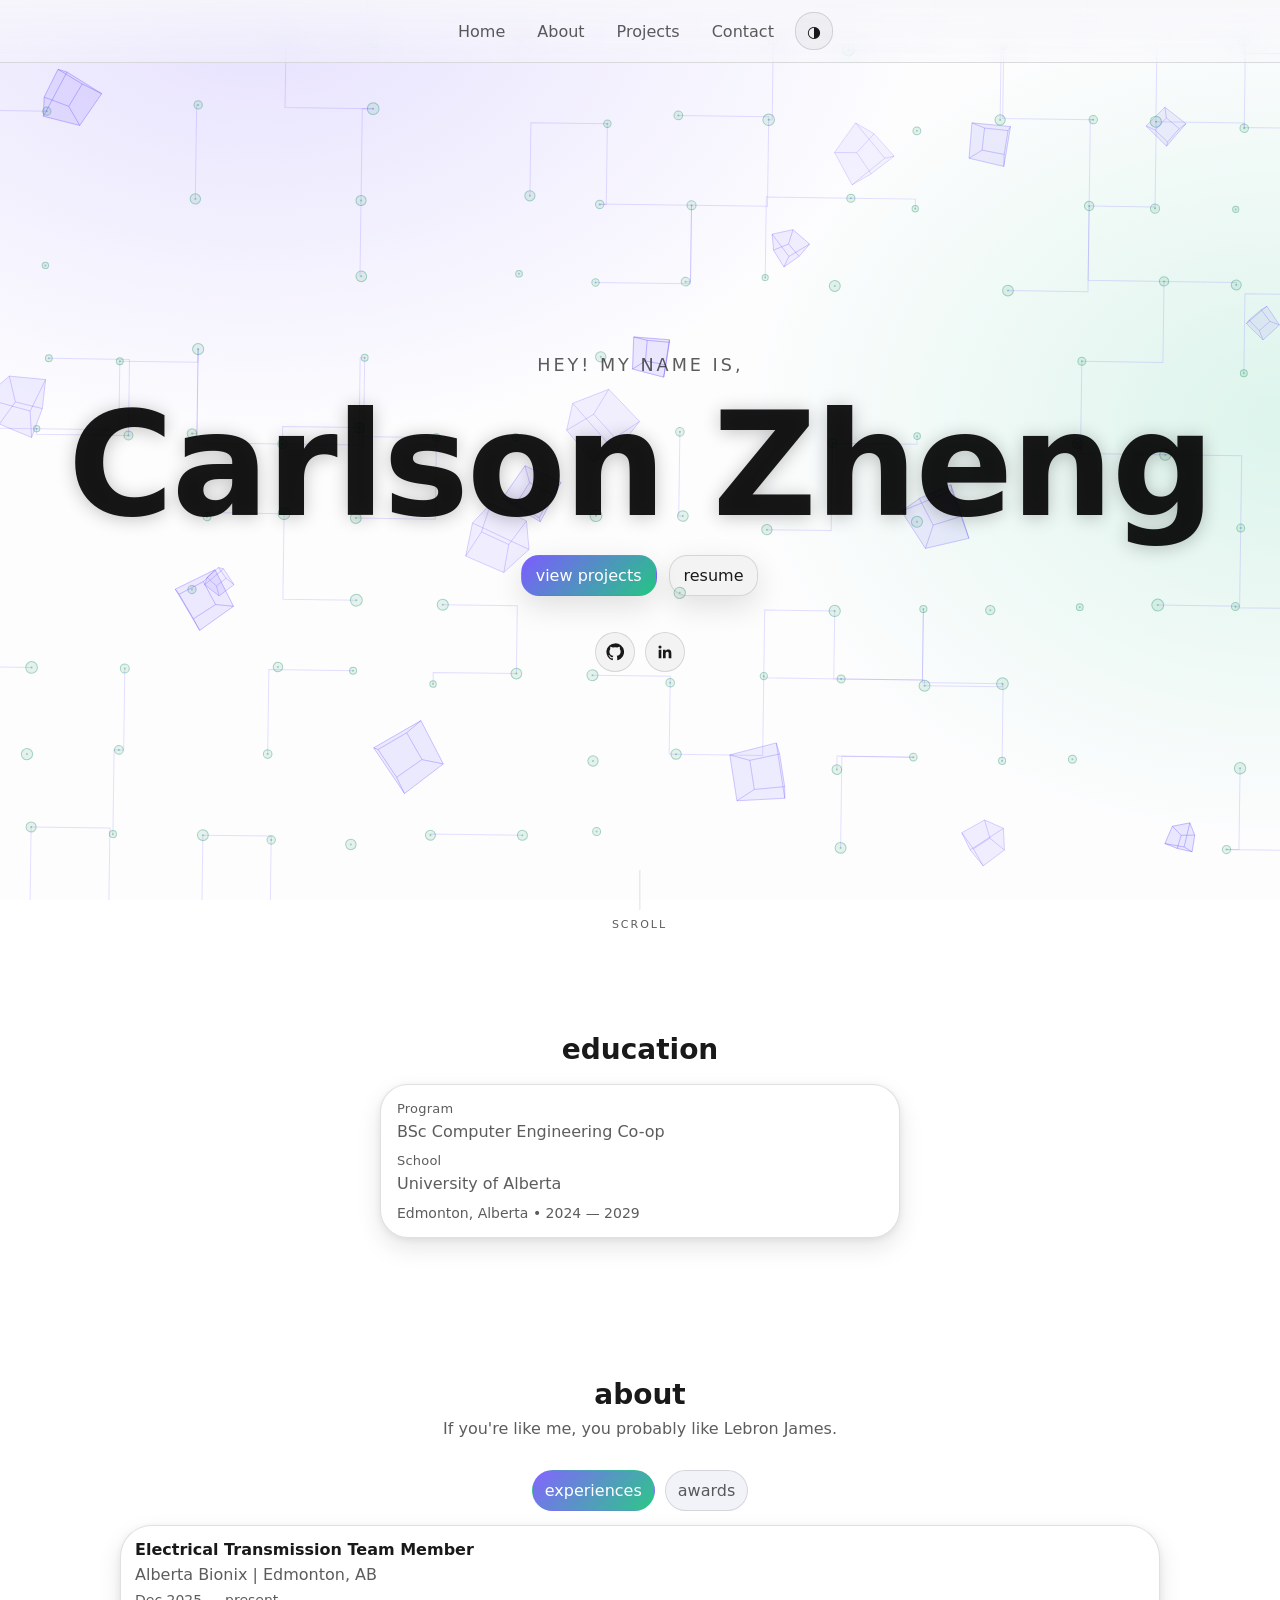
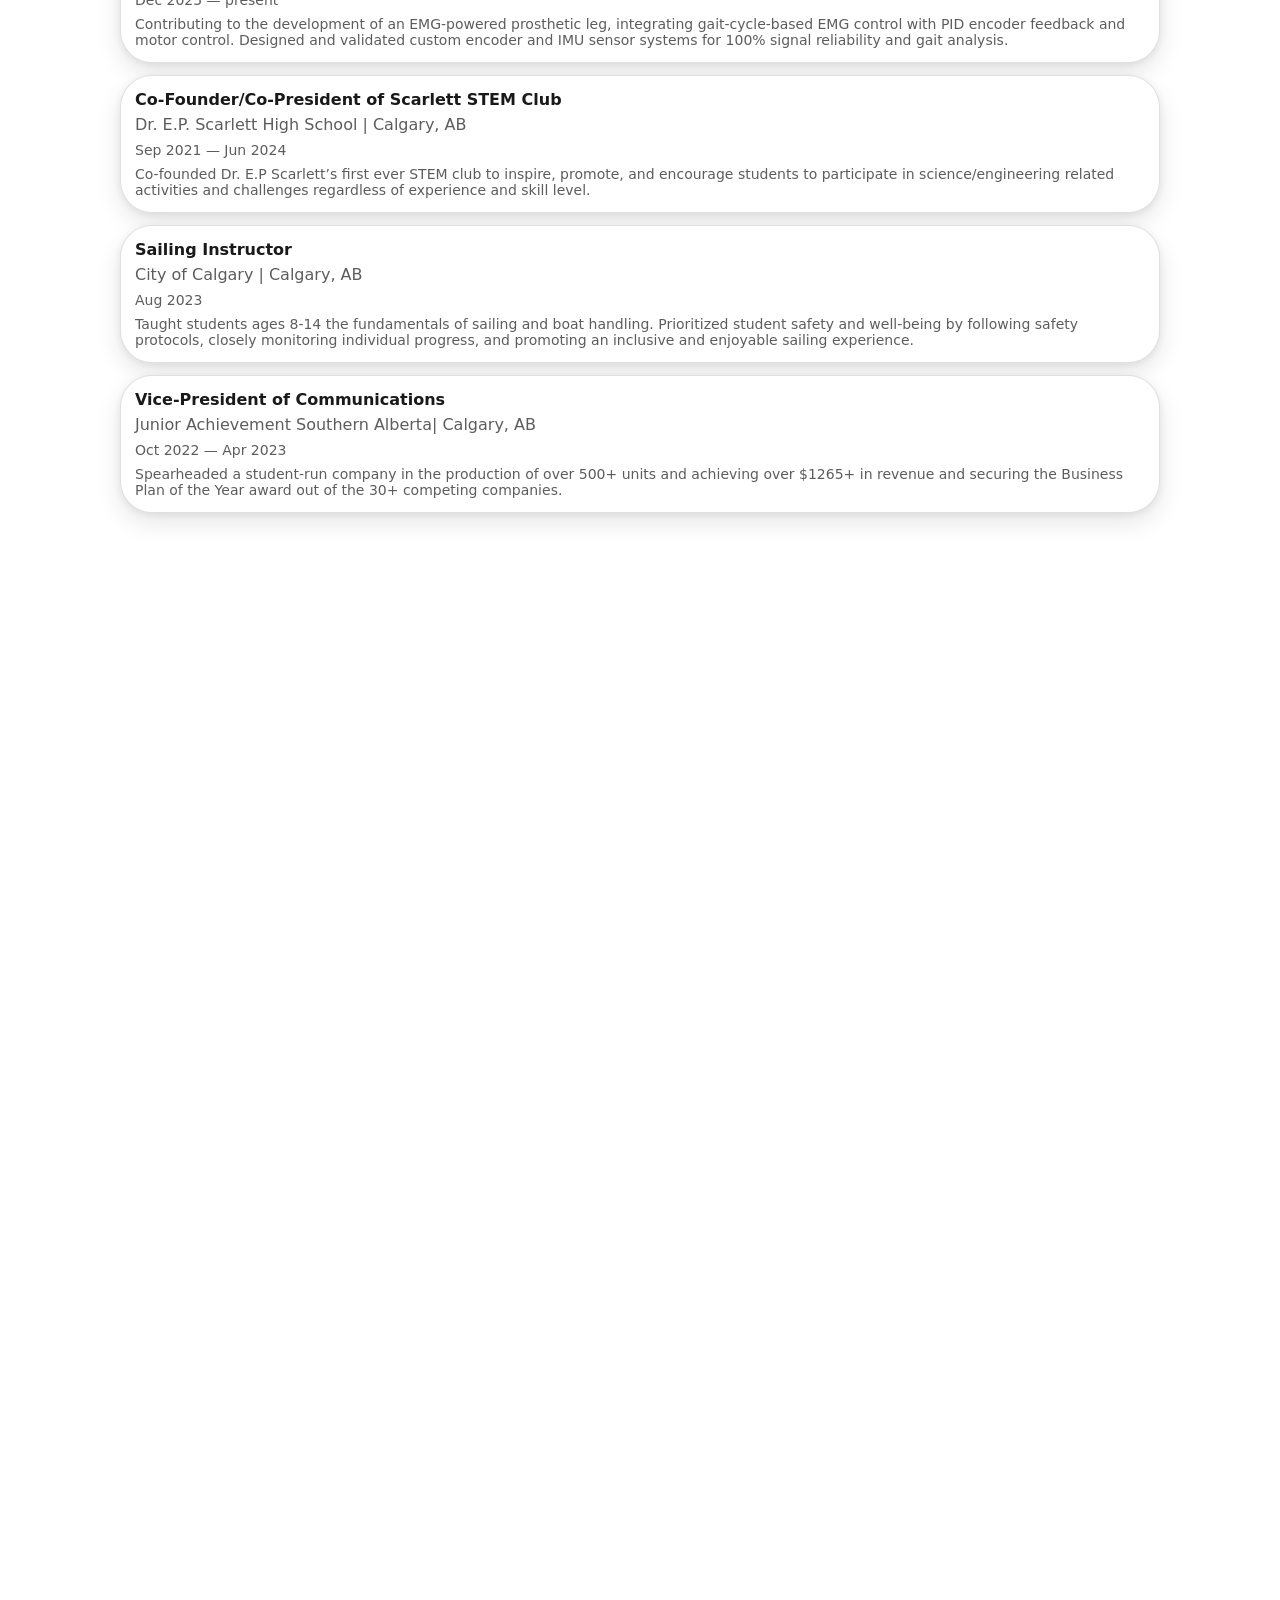
==== commit 40452f2d: "Created new project icons" ====
--- a/index.html
+++ b/index.html
@@ -16,10 +16,6 @@
 
     <header class="site-header">
       <div class="container header-inner">
-        <a class="brand" href="./">
-          <img class="brand-mark" src="./assets/fabicon.png" alt="Carlson Zheng logo" />
-          <span class="brand-text" id="brandName">Your Name</span>
-        </a>
         <nav class="nav" aria-label="Primary">
           <a class="nav-link" href="#home">Home</a>
           <a class="nav-link" href="#about">About</a>
@@ -106,7 +102,7 @@
             <h2>projects</h2>
             <p class="muted">Bringing Creative mode to real life.</p>
           </div>
-          <div class="grid" id="projectsGrid" aria-live="polite"></div>
+          <div class="grid projects-folder-grid" id="projectsGrid" aria-live="polite"></div>
         </div>
       </section>
 
@@ -158,6 +154,6 @@
       </div>
     </dialog>
 
-    <script src="./app.js?v=4" type="module"></script>
+    <script src="./app.js?v=5" type="module"></script>
   </body>
 </html>
--- a/styles.css
+++ b/styles.css
@@ -47,6 +47,15 @@
   min-height: 100vh;
 }
 
+/* Dark theme: toned-down glows behind the PCB so the page reads as a deep slab */
+:root[data-theme="dark"] body {
+  background-color: var(--bg);
+  background-image:
+    radial-gradient(1180px 760px at 18% -2%, rgba(58,42,132, 0.10), transparent 56%),
+    radial-gradient(860px 600px at 96% 6%, rgba(12,92,72, 0.07), transparent 60%),
+    radial-gradient(820px 640px at 42% 100%, rgba(255,255,255, 0.028), transparent 56%);
+}
+
 a{color:inherit}
 img{max-width:100%;display:block}
 button, input, textarea{font:inherit}
@@ -75,7 +84,7 @@
   background: linear-gradient(to bottom, rgba(247,247,251,.85), rgba(247,247,251,.35));
 }
 .header-inner{
-  display:flex;align-items:center;justify-content:space-between;
+  display:flex;align-items:center;justify-content:center;
   gap:18px;padding:12px 0;
 }
 
@@ -269,8 +278,15 @@
   grid-column: span 6;
   display:flex;flex-direction:column;gap:12px;
 }
-.project{cursor:pointer;transition:transform .12s ease}
-.project:hover{transform:translateY(-1px)}
+.project{
+  cursor:pointer;
+  transition: transform .22s cubic-bezier(.22,.68,0,1.15), box-shadow .22s ease, border-color .22s ease;
+}
+.project:hover{
+  transform: translateY(-6px) scale(1.01);
+  box-shadow: 0 18px 34px rgba(0,0,0,.22), 0 6px 14px rgba(0,0,0,.16);
+  border-color: rgba(124,92,255,.45);
+}
 .project:focus-within{outline:3px solid var(--ring);outline-offset:2px}
 .project-media{
   width:100%;
@@ -281,6 +297,131 @@
   object-fit: cover;
 }
 :root[data-theme="light"] .project-media{background: rgba(0,0,0,.03)}
+
+.grid.projects-folder-grid{
+  display:flex;
+  flex-wrap:wrap;
+  justify-content:center;
+  align-items:flex-start;
+  gap:18px 16px;
+}
+.project-folder.card{
+  flex:0 1 auto;
+  width:min(182px, 100%);
+  max-width:182px;
+  margin:0;
+  padding:14px 12px 16px;
+  display:flex;
+  flex-direction:column;
+  align-items:center;
+  gap:12px;
+  cursor:pointer;
+  transition: transform .22s cubic-bezier(.22,.68,0,1.15), box-shadow .22s ease, border-color .22s ease;
+}
+.project-folder:hover{
+  transform: translateY(-5px);
+  box-shadow: 0 18px 34px rgba(0,0,0,.22), 0 6px 14px rgba(0,0,0,.16);
+}
+:root[data-theme="light"] .project-folder:hover{
+  border-color: rgba(0,0,0,.16);
+}
+:root[data-theme="dark"] .project-folder:hover{
+  border-color: rgba(255,255,255,.22);
+}
+.project-folder:focus-visible{
+  outline:3px solid var(--ring);
+  outline-offset:2px;
+}
+.project-folder-shape{
+  position:relative;
+  width:min(148px, 100%);
+  height:clamp(100px, 28vw, 118px);
+}
+/* Folder tab — near-white + whisper of grey */
+.project-folder-tab{
+  position:absolute;
+  left:0;
+  top:0;
+  width:46%;
+  height:18%;
+  min-height:22px;
+  border-radius:12px 12px 0 0;
+  background:linear-gradient(180deg, #ffffff 0%, #f6f6f7 100%);
+  border:3px solid rgba(0,0,0,.07);
+  border-bottom:none;
+  box-shadow:inset 0 1px 0 rgba(255,255,255,.9);
+}
+:root[data-theme="dark"] .project-folder-tab{
+  background:linear-gradient(180deg, #3a3d42 0%, #313338 100%);
+  border-color: rgba(255,255,255,.1);
+  box-shadow:inset 0 1px 0 rgba(255,255,255,.12);
+}
+.project-folder-pocket{
+  position:absolute;
+  left:0;
+  right:0;
+  top:22%;
+  bottom:0;
+  border-radius:0 14px 14px 14px;
+  background:linear-gradient(180deg, #ffffff 0%, #fafafa 55%, #f3f4f6 100%);
+  border:3px solid rgba(0,0,0,.08);
+  box-shadow:
+    inset 0 1px 0 rgba(255,255,255,.95),
+    inset 0 -1px 0 rgba(0,0,0,.025);
+  padding:8px;
+  display:flex;
+  align-items:center;
+  justify-content:center;
+  overflow:hidden;
+  min-height:0;
+}
+:root[data-theme="dark"] .project-folder-pocket{
+  background:linear-gradient(180deg, #34363d 0%, #2e3036 55%, #282a30 100%);
+  border-color: rgba(255,255,255,.08);
+  box-shadow:
+    inset 0 1px 0 rgba(255,255,255,.08),
+    inset 0 -1px 0 rgba(0,0,0,.35);
+}
+/* Scale preview to fully fit inside pocket (no overflow / odd crops) */
+.project-folder-thumb{
+  display:block;
+  width:auto;
+  height:auto;
+  max-width:100%;
+  max-height:100%;
+  min-width:0;
+  min-height:0;
+  object-fit:contain;
+  object-position:center;
+  border-radius:8px;
+  border:1px solid rgba(0,0,0,.06);
+  background:#f8f9fa;
+  flex:0 1 auto;
+}
+:root[data-theme="dark"] .project-folder-thumb{
+  border-color:rgba(255,255,255,.08);
+  background:rgba(0,0,0,.2);
+}
+.project-folder-placeholder{
+  align-self:stretch;
+  width:100%;
+  min-height:52px;
+  flex:1 1 auto;
+  border-radius:8px;
+  border:1px dashed var(--border);
+  background:var(--panel);
+  opacity:.75;
+}
+.project-folder-title{
+  margin:0;
+  font-size:13px;
+  font-weight:700;
+  line-height:1.25;
+  text-align:center;
+  color:var(--text);
+  max-width:100%;
+}
+
 .project h3{margin:0;font-size:18px}
 .project p{margin:0;color:var(--muted);line-height:1.5}
 .project .meta{display:flex;gap:10px;flex-wrap:wrap;align-items:center}
@@ -399,23 +540,45 @@
   color:white;
   animation: tabPop 220ms cubic-bezier(.22,.68,0,1.35);
 }
-.tab-panels{margin-top:10px}
+.tab-panels{
+  margin-top:10px;
+  position: relative;
+  overflow: visible;
+  transition: height 220ms ease;
+  padding: 2px 4px;
+}
 .tab-panel{
   display:block;
+  position: absolute;
+  inset: 0;
   opacity:0;
-  transform: translateY(8px) scale(.985);
-  max-height:0;
-  overflow:hidden;
+  transform: translateX(0);
   pointer-events:none;
-  transition: opacity 220ms ease, transform 240ms cubic-bezier(.22,.68,0,1.2), max-height 260ms ease;
+  transition: opacity 220ms ease, transform 240ms ease;
 }
 .tab-panel.is-active{
+  position: absolute;
+  inset: 0;
   opacity:1;
-  transform: translateY(0) scale(1);
-  max-height: 3000px;
-  overflow: visible;
+  transform: translateX(0);
   pointer-events:auto;
-  animation: panelPop 260ms cubic-bezier(.22,.68,0,1.2);
+  z-index: 1;
+}
+.tab-panel.is-leaving{
+  position: absolute;
+  inset: 0;
+  opacity:0;
+  transform: translateX(0);
+  pointer-events: none;
+  z-index: 2;
+}
+.tab-panels[data-dir="left"] .tab-panel.is-entering{
+  opacity:0;
+  transform: translateX(-14px);
+}
+.tab-panels[data-dir="right"] .tab-panel.is-entering{
+  opacity:0;
+  transform: translateX(14px);
 }
 .tab-panel .stack{gap:12px}
 
@@ -434,6 +597,8 @@
   border:0;
   padding:0;
   background:transparent;
+  /* Native <dialog> UA styles use CanvasText; inherit themed foreground instead */
+  color:var(--text);
 }
 .modal::backdrop{background:rgba(0,0,0,.55)}
 .modal-inner{
@@ -454,14 +619,30 @@
   top:10px;right:10px;
   height:38px;width:38px;border-radius:18px;
   display:grid;place-items:center;
-  border:1px solid var(--border);
-  background:var(--panel);
-  color:var(--text);
+  border:1px solid rgba(255,255,255,.28);
+  background: rgba(12,18,30,.86);
+  color: rgba(255,255,255,.98);
+  font-size: 22px;
+  line-height: 1;
+  font-weight: 700;
   cursor:pointer;
   z-index: 10;
   pointer-events: auto;
-}
-.modal-close:hover{background:var(--panel2)}
+  backdrop-filter: blur(6px);
+}
+.modal-close:hover{
+  background: rgba(20,28,45,.94);
+  border-color: rgba(255,255,255,.38);
+}
+:root[data-theme="light"] .modal-close{
+  border:1px solid rgba(0,0,0,.20);
+  background: rgba(255,255,255,.94);
+  color: rgba(0,0,0,.90);
+}
+:root[data-theme="light"] .modal-close:hover{
+  background: rgba(245,247,252,.98);
+  border-color: rgba(0,0,0,.30);
+}
 .modal-media{
   width:100%;
   aspect-ratio: 16 / 9;
@@ -471,6 +652,10 @@
   object-fit: cover;
 }
 :root[data-theme="light"] .modal-media{background: rgba(0,0,0,.03)}
+.modal-media.modal-media--gif{
+  object-fit:contain;
+  background:var(--surface-2);
+}
 
 @media (max-width: 920px){
   .hero-grid{grid-template-columns: 1fr}
@@ -671,8 +856,8 @@
   to   { opacity: 1; transform: scale(1) translateY(0); }
 }
 
-/* ── PROJECT CARD POP ── */
-.project.reveal-card {
+/* ── PROJECT FOLDER TILE ── */
+.project-folder.reveal-card {
   cursor: pointer;
 }
 
